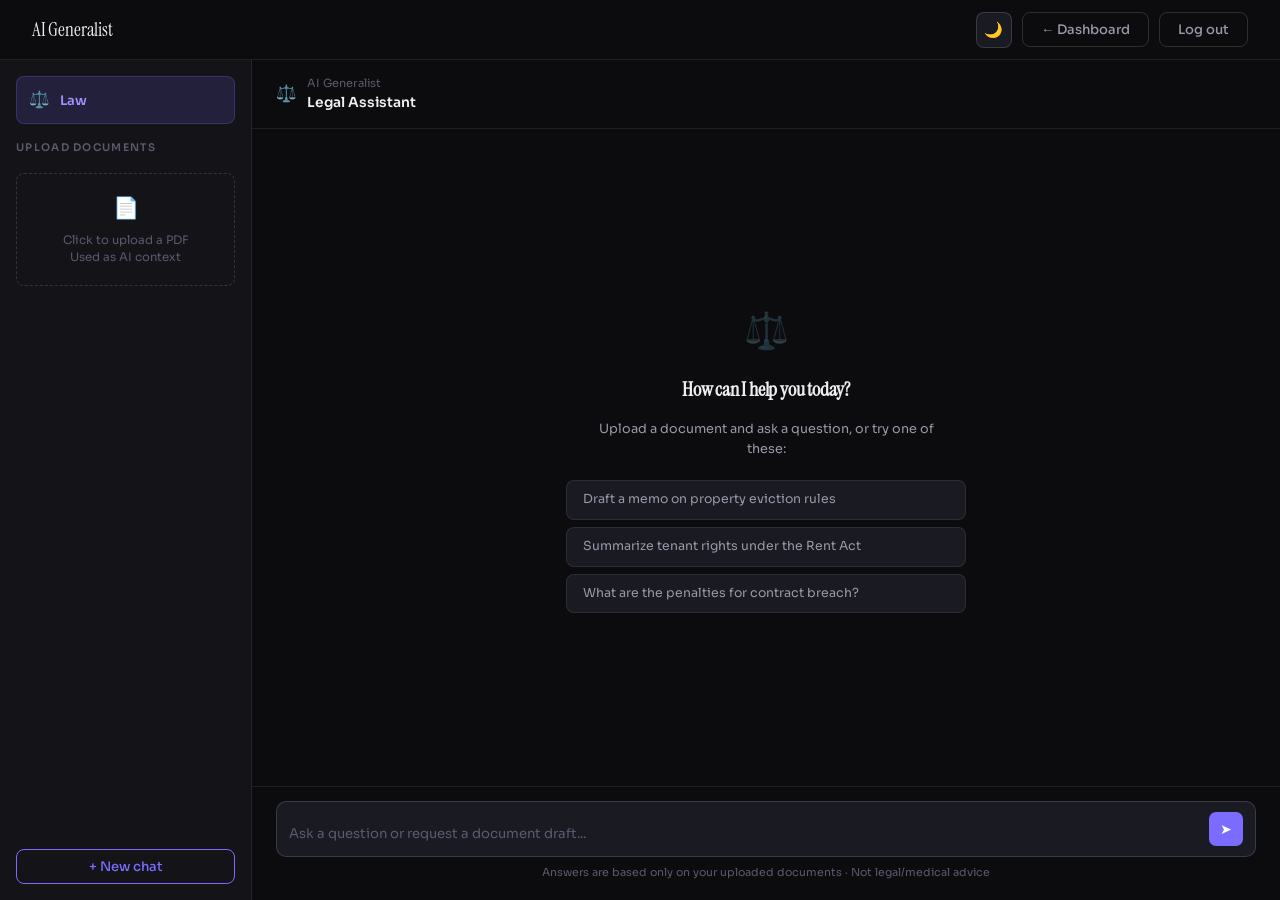
==== frontend/pages/chat.html @ 2281cde5 "RAG pipeline and redesigned frontend" ====
<!DOCTYPE html>
<html lang="en" data-theme="dark">
<head>
  <meta charset="UTF-8"/>
  <meta name="viewport" content="width=device-width, initial-scale=1.0"/>
  <title>Chat · AI Generalist</title>
  <link rel="stylesheet" href="../css/style.css"/>
  <style>
    *, *::before, *::after { box-sizing: border-box; }
    body { display: flex; flex-direction: column; height: 100vh; overflow: hidden; }
    nav { flex-shrink: 0; }

    .app { display: flex; flex: 1; overflow: hidden; }

    /* ── SIDEBAR ── */
    .sidebar {
      width: 252px;
      flex-shrink: 0;
      background: var(--bg2);
      border-right: 1px solid var(--border);
      display: flex;
      flex-direction: column;
      padding: 16px;
      overflow-y: auto;
      gap: 16px;
    }

    .domain-pill {
      display: flex;
      align-items: center;
      gap: 10px;
      background: var(--accent-glow);
      border: 1px solid rgba(123,108,255,0.25);
      border-radius: 8px;
      padding: 10px 12px;
    }
    .domain-pill .d-icon { font-size: 1.1rem; }
    .domain-pill .d-label { font-size: 0.88rem; font-weight: 600; color: var(--accent2); }

    .sidebar-label {
      font-size: 0.7rem;
      font-weight: 600;
      letter-spacing: 1.3px;
      text-transform: uppercase;
      color: var(--text3);
    }

    .upload-area {
      border: 1px dashed var(--border2);
      border-radius: 8px;
      padding: 18px 12px;
      text-align: center;
      cursor: pointer;
      transition: all var(--transition);
    }
    .upload-area:hover { border-color: var(--accent); background: var(--accent-glow); }
    .upload-icon { font-size: 1.4rem; margin-bottom: 6px; }
    .upload-area p { font-size: 0.78rem; color: var(--text3); line-height: 1.5; }
    .upload-area input { display: none; }

    .file-list { display: flex; flex-direction: column; gap: 6px; }
    .file-chip {
      background: var(--surface);
      border: 1px solid var(--border);
      border-radius: 6px;
      padding: 7px 10px;
      font-size: 0.78rem;
      color: var(--text2);
      display: flex;
      align-items: center;
      gap: 7px;
      overflow: hidden;
    }
    .file-chip span { overflow: hidden; text-overflow: ellipsis; white-space: nowrap; flex: 1; }

    .sidebar-bottom { margin-top: auto; }

    /* ── CHAT MAIN ── */
    .chat-main { flex: 1; display: flex; flex-direction: column; overflow: hidden; }

    .chat-header {
      padding: 14px 24px;
      border-bottom: 1px solid var(--border);
      display: flex;
      align-items: center;
      gap: 10px;
      flex-shrink: 0;
    }
    .chat-header-icon { font-size: 1.1rem; }
    .chat-header-sub { font-size: 0.75rem; color: var(--text3); }
    .chat-header-title { font-size: 0.92rem; font-weight: 600; }

    /* ── MESSAGES ── */
    .messages {
      flex: 1;
      overflow-y: auto;
      padding: 28px 24px;
      display: flex;
      flex-direction: column;
      gap: 18px;
    }
    .messages::-webkit-scrollbar { width: 4px; }
    .messages::-webkit-scrollbar-track { background: transparent; }
    .messages::-webkit-scrollbar-thumb { background: var(--border2); border-radius: 4px; }

    .msg { display: flex; gap: 10px; max-width: 78%; }
    .msg.user { align-self: flex-end; flex-direction: row-reverse; }

    .avatar {
      width: 30px; height: 30px;
      border-radius: 50%;
      display: flex; align-items: center; justify-content: center;
      font-size: 0.75rem;
      font-weight: 600;
      flex-shrink: 0;
    }
    .avatar.ai-av { background: var(--accent-glow); border: 1px solid rgba(123,108,255,0.3); color: var(--accent2); }
    .avatar.user-av { background: var(--surface2); color: var(--text2); }

    .bubble {
      padding: 10px 14px;
      border-radius: 10px;
      font-size: 0.88rem;
      line-height: 1.65;
    }
    .msg.ai .bubble {
      background: var(--surface);
      border: 1px solid var(--border);
      border-top-left-radius: 2px;
    }
    .msg.user .bubble {
      background: var(--accent);
      color: #fff;
      border-top-right-radius: 2px;
    }

    /* thinking dots */
    .thinking { display: flex; gap: 4px; align-items: center; padding: 12px 14px; }
    .dot {
      width: 6px; height: 6px;
      background: var(--text3);
      border-radius: 50%;
      animation: bounce 1.2s infinite;
    }
    .dot:nth-child(2) { animation-delay: 0.2s; }
    .dot:nth-child(3) { animation-delay: 0.4s; }
    @keyframes bounce {
      0%,60%,100% { transform: translateY(0); }
      30% { transform: translateY(-5px); }
    }

    /* ── EMPTY STATE ── */
    .empty-state {
      flex: 1;
      display: flex;
      flex-direction: column;
      align-items: center;
      justify-content: center;
      gap: 14px;
      padding: 40px;
      text-align: center;
    }
    .empty-icon { font-size: 2.4rem; opacity: 0.3; }
    .empty-state h3 {
      font-family: 'Instrument Serif', serif;
      font-size: 1.3rem;
      letter-spacing: -0.01em;
    }
    .empty-state p { color: var(--text2); font-size: 0.85rem; max-width: 340px; }

    .suggestions { display: flex; flex-direction: column; gap: 7px; margin-top: 6px; width: 100%; max-width: 400px; }
    .suggestion {
      background: var(--surface);
      border: 1px solid var(--border);
      border-radius: 8px;
      padding: 9px 16px;
      font-size: 0.83rem;
      cursor: pointer;
      color: var(--text2);
      transition: all var(--transition);
      text-align: left;
    }
    .suggestion:hover { border-color: var(--accent); color: var(--accent2); }

    /* ── INPUT BAR ── */
    .input-bar {
      padding: 14px 24px 18px;
      border-top: 1px solid var(--border);
      flex-shrink: 0;
    }
    .input-row {
      display: flex;
      align-items: flex-end;
      gap: 10px;
      background: var(--surface);
      border: 1px solid var(--border2);
      border-radius: 10px;
      padding: 10px 12px;
      transition: border-color var(--transition);
    }
    .input-row:focus-within { border-color: var(--accent); }

    .input-row textarea {
      flex: 1;
      background: transparent;
      border: none;
      outline: none;
      color: var(--text);
      font-size: 0.88rem;
      resize: none;
      min-height: 22px;
      max-height: 120px;
      line-height: 1.55;
    }
    .input-row textarea::placeholder { color: var(--text3); }

    .send-btn {
      width: 34px; height: 34px;
      background: var(--accent);
      border: none;
      border-radius: 7px;
      color: #fff;
      font-size: 0.9rem;
      display: flex; align-items: center; justify-content: center;
      flex-shrink: 0;
      transition: background var(--transition);
    }
    .send-btn:hover { background: var(--accent2); }
    .send-btn:disabled { opacity: 0.4; cursor: not-allowed; }

    .input-hint { font-size: 0.73rem; color: var(--text3); margin-top: 7px; text-align: center; }
  </style>
</head>
<body>

<nav>
  <a href="../index.html"><div class="logo">AI Generalist</div></a>
  <div class="nav-right">
    <button class="theme-toggle" onclick="toggleTheme()">
      <span class="icon-moon">🌙</span>
      <span class="icon-sun">☀️</span>
    </button>
    <a href="dashboard.html"><button class="btn btn-ghost">← Dashboard</button></a>
    <a href="login.html"><button class="btn btn-ghost">Log out</button></a>
  </div>
</nav>

<div class="app">

  <!-- SIDEBAR -->
  <div class="sidebar">
    <div class="domain-pill">
      <span class="d-icon" id="sideIcon">⚖️</span>
      <span class="d-label" id="sideLabel">Law</span>
    </div>

    <div class="sidebar-label">Upload documents</div>

    <div class="upload-area" onclick="document.getElementById('fileInput').click()">
      <div class="upload-icon">📄</div>
      <p>Click to upload a PDF<br/>Used as AI context</p>
      <input type="file" id="fileInput" accept=".pdf" onchange="handleUpload(event)"/>
    </div>

    <div id="fileListWrap" style="display:none">
      <div class="sidebar-label" style="margin-bottom:8px">Uploaded files</div>
      <div class="file-list" id="fileList"></div>
    </div>

    <div class="sidebar-bottom">
      <button class="btn btn-outline" style="width:100%;justify-content:center" onclick="newChat()">+ New chat</button>
    </div>
  </div>

  <!-- CHAT MAIN -->
  <div class="chat-main">

    <div class="chat-header">
      <span class="chat-header-icon" id="headerIcon">⚖️</span>
      <div>
        <div class="chat-header-sub">AI Generalist</div>
        <div class="chat-header-title" id="headerTitle">Legal Assistant</div>
      </div>
    </div>

    <div class="empty-state" id="emptyState">
      <div class="empty-icon" id="emptyIcon">⚖️</div>
      <h3>How can I help you today?</h3>
      <p>Upload a document and ask a question, or try one of these:</p>
      <div class="suggestions" id="suggestions"></div>
    </div>

    <div class="messages" id="messages" style="display:none"></div>

    <div class="input-bar">
      <div class="input-row">
        <textarea id="userInput" placeholder="Ask a question or request a document draft..." rows="1"
          onkeydown="handleKey(event)" oninput="autoResize(this)"></textarea>
        <button class="send-btn" id="sendBtn" onclick="sendMessage()">➤</button>
      </div>
      <div class="input-hint">Answers are based only on your uploaded documents · Not legal/medical advice</div>
    </div>

  </div>
</div>

<script>
  const saved = localStorage.getItem('theme');
  if (saved) document.documentElement.setAttribute('data-theme', saved);

  function toggleTheme() {
    const html = document.documentElement;
    html.setAttribute('data-theme', html.getAttribute('data-theme') === 'dark' ? 'light' : 'dark');
    localStorage.setItem('theme', html.getAttribute('data-theme'));
  }

  const params = new URLSearchParams(window.location.search);
  const domain = params.get('domain') || 'law';

  const domainConfig = {
    law: {
      icon: '⚖️', label: 'Law', title: 'Legal Assistant',
      suggestions: ['Draft a memo on property eviction rules', 'Summarize tenant rights under the Rent Act', 'What are the penalties for contract breach?']
    },
    accounting: {
      icon: '📊', label: 'Accounting', title: 'Accounting Assistant',
      suggestions: ['Summarize income tax filing requirements', 'What deductions apply to small businesses?', 'Draft a financial compliance memo']
    },
    medicine: {
      icon: '🩺', label: 'Medicine', title: 'Medical Assistant',
      suggestions: ['Draft a patient discharge summary', 'What are the contraindications for ibuprofen?', 'Summarize post-operative care instructions']
    }
  };

  const cfg = domainConfig[domain];
  document.getElementById('sideIcon').textContent = cfg.icon;
  document.getElementById('sideLabel').textContent = cfg.label;
  document.getElementById('headerIcon').textContent = cfg.icon;
  document.getElementById('headerTitle').textContent = cfg.title;
  document.getElementById('emptyIcon').textContent = cfg.icon;

  cfg.suggestions.forEach(s => {
    const el = document.createElement('div');
    el.className = 'suggestion';
    el.textContent = s;
    el.onclick = () => { document.getElementById('userInput').value = s; sendMessage(); };
    document.getElementById('suggestions').appendChild(el);
  });

  async function sendMessage() {
    const input = document.getElementById('userInput');
    const text = input.value.trim();
    if (!text) return;

    document.getElementById('emptyState').style.display = 'none';
    document.getElementById('messages').style.display = 'flex';

    addMessage('user', text);
    input.value = '';
    autoResize(input);

    const thinkingId = addThinking();
    document.getElementById('sendBtn').disabled = true;

    try {
      const res = await fetch('http://127.0.0.1:8000/chat', {
        method: 'POST',
        headers: { 'Content-Type': 'application/json' },
        body: JSON.stringify({ question: text, domain })
      });
      const data = await res.json();
      removeThinking(thinkingId);
      addMessage('ai', data.answer);
    } catch (e) {
      removeThinking(thinkingId);
      addMessage('ai', 'Could not reach the backend. Make sure the server is running at http://127.0.0.1:8000');
    }

    document.getElementById('sendBtn').disabled = false;
  }

  async function handleUpload(e) {
    const file = e.target.files[0];
    if (!file) return;

    document.getElementById('fileListWrap').style.display = 'block';
    const chip = document.createElement('div');
    chip.className = 'file-chip';
    chip.innerHTML = `📄 <span>${file.name} — uploading...</span>`;
    document.getElementById('fileList').appendChild(chip);

    const formData = new FormData();
    formData.append('file', file);

    try {
      const res = await fetch('http://127.0.0.1:8000/upload', { method: 'POST', body: formData });
      await res.json();
      chip.innerHTML = `📄 <span>${file.name} ✅</span>`;
    } catch (e) {
      chip.innerHTML = `📄 <span>${file.name} ❌ failed</span>`;
    }
  }

  function addMessage(role, text) {
    const msgs = document.getElementById('messages');
    const div = document.createElement('div');
    div.className = `msg ${role}`;
    div.innerHTML = `
      <div class="avatar ${role === 'user' ? 'user-av' : 'ai-av'}">${role === 'user' ? 'You' : 'AI'}</div>
      <div class="bubble">${text}</div>
    `;
    msgs.appendChild(div);
    msgs.scrollTop = msgs.scrollHeight;
  }

  function addThinking() {
    const msgs = document.getElementById('messages');
    const id = 'think-' + Date.now();
    const div = document.createElement('div');
    div.className = 'msg ai'; div.id = id;
    div.innerHTML = `<div class="avatar ai-av">AI</div><div class="bubble thinking"><div class="dot"></div><div class="dot"></div><div class="dot"></div></div>`;
    msgs.appendChild(div);
    msgs.scrollTop = msgs.scrollHeight;
    return id;
  }

  function removeThinking(id) { document.getElementById(id)?.remove(); }

  function handleKey(e) { if (e.key === 'Enter' && !e.shiftKey) { e.preventDefault(); sendMessage(); } }

  function autoResize(el) { el.style.height = 'auto'; el.style.height = Math.min(el.scrollHeight, 120) + 'px'; }

  function newChat() {
    document.getElementById('messages').innerHTML = '';
    document.getElementById('messages').style.display = 'none';
    document.getElementById('emptyState').style.display = 'flex';
  }
</script>

</body>
</html>
---- frontend/css/style.css ----
@import url('https://fonts.googleapis.com/css2?family=Sora:wght@300;400;500;600&family=Instrument+Serif:ital@0;1&display=swap');

*, *::before, *::after { margin: 0; padding: 0; box-sizing: border-box; }

:root {
  --bg: #0c0c0f;
  --bg2: #131318;
  --surface: #1a1a22;
  --surface2: #22222d;
  --border: rgba(255,255,255,0.08);
  --border2: rgba(255,255,255,0.14);
  --text: #eeeef0;
  --text2: #9898a8;
  --text3: #5a5a6e;
  --accent: #7b6cff;
  --accent2: #9d91ff;
  --accent-glow: rgba(123,108,255,0.15);
  --law: #60a5fa;
  --accounting: #34d399;
  --medicine: #f87171;
  --radius: 10px;
  --nav-h: 60px;
  --transition: 0.2s ease;
}

[data-theme="light"] {
  --bg: #f8f8fc;
  --bg2: #f0f0f7;
  --surface: #ffffff;
  --surface2: #f4f4fb;
  --border: rgba(0,0,0,0.08);
  --border2: rgba(0,0,0,0.14);
  --text: #111118;
  --text2: #555568;
  --text3: #9898a8;
  --accent-glow: rgba(123,108,255,0.08);
}

html { font-size: 15px; }
body {
  background: var(--bg);
  color: var(--text);
  font-family: 'Sora', sans-serif;
  font-weight: 400;
  line-height: 1.6;
  min-height: 100vh;
  transition: background var(--transition), color var(--transition);
}

a { text-decoration: none; color: inherit; }
button { font-family: 'Sora', sans-serif; cursor: pointer; }
input, textarea { font-family: 'Sora', sans-serif; }

/* ── NAV ── */
nav {
  height: var(--nav-h);
  display: flex;
  align-items: center;
  justify-content: space-between;
  padding: 0 32px;
  border-bottom: 1px solid var(--border);
  background: var(--bg);
  position: sticky;
  top: 0;
  z-index: 100;
  backdrop-filter: blur(12px);
}

.logo {
  font-family: 'Instrument Serif', serif;
  font-size: 1.25rem;
  letter-spacing: -0.01em;
  color: var(--text);
}

.nav-right { display: flex; align-items: center; gap: 10px; }

/* ── THEME TOGGLE ── */
.theme-toggle {
  width: 36px; height: 36px;
  border-radius: 8px;
  border: 1px solid var(--border2);
  background: var(--surface);
  color: var(--text2);
  display: flex; align-items: center; justify-content: center;
  font-size: 1rem;
  transition: all var(--transition);
}
.theme-toggle:hover { border-color: var(--accent); color: var(--accent); }

/* ── BUTTONS ── */
.btn {
  padding: 8px 18px;
  border-radius: 8px;
  font-size: 0.875rem;
  font-weight: 500;
  border: none;
  transition: all var(--transition);
  display: inline-flex; align-items: center; gap: 6px;
}

.btn-ghost {
  background: transparent;
  color: var(--text2);
  border: 1px solid var(--border2);
}
.btn-ghost:hover { color: var(--text); border-color: var(--border2); background: var(--surface); }

.btn-primary {
  background: var(--accent);
  color: #fff;
}
.btn-primary:hover { background: var(--accent2); transform: translateY(-1px); }

.btn-outline {
  background: transparent;
  color: var(--accent);
  border: 1px solid var(--accent);
}
.btn-outline:hover { background: var(--accent-glow); }

/* ── FORMS ── */
.form-group { display: flex; flex-direction: column; gap: 5px; margin-bottom: 14px; }

.form-group label { font-size: 0.8rem; font-weight: 500; color: var(--text2); }

.form-group input {
  background: var(--bg);
  border: 1px solid var(--border2);
  border-radius: 8px;
  padding: 10px 14px;
  color: var(--text);
  font-size: 0.9rem;
  transition: border-color var(--transition);
  outline: none;
}
.form-group input:focus { border-color: var(--accent); }
.form-group input::placeholder { color: var(--text3); }

/* ── ERROR ── */
.error-msg {
  background: rgba(248,113,113,0.08);
  border: 1px solid rgba(248,113,113,0.3);
  color: #f87171;
  border-radius: 8px;
  padding: 10px 14px;
  font-size: 0.85rem;
  margin-bottom: 14px;
  display: none;
}

/* ── FOOTER ── */
footer {
  text-align: center;
  padding: 28px;
  color: var(--text3);
  font-size: 0.8rem;
  border-top: 1px solid var(--border);
}

/* ── THEME SCRIPT HELPER ── */
.icon-sun { display: none; }
.icon-moon { display: block; }
[data-theme="light"] .icon-sun { display: block; }
[data-theme="light"] .icon-moon { display: none; }
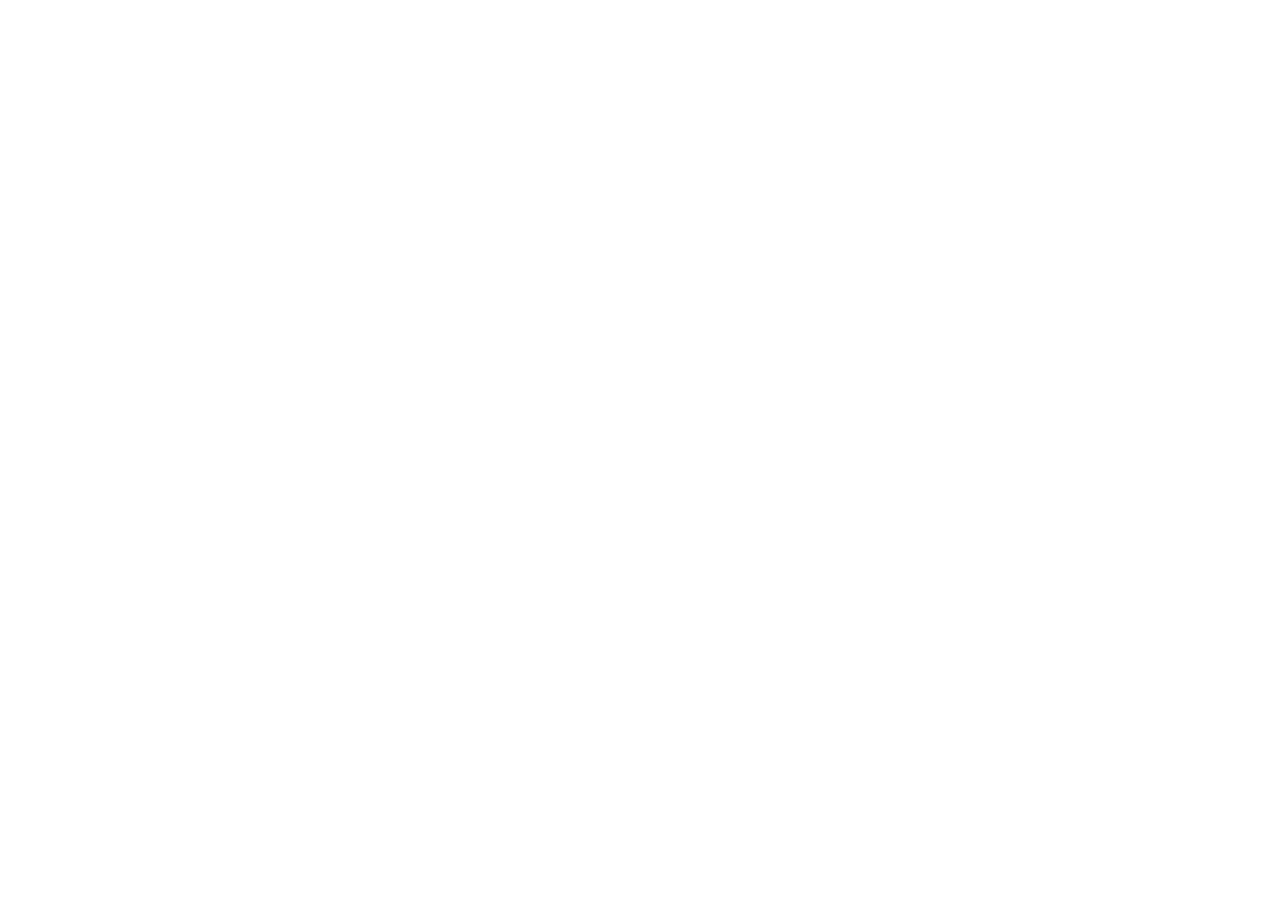
==== commit 605b4fbf: "feat: user-specific conversation, auth fixes, Redis cache" ====
--- a/frontend/pages/chat.html
+++ b/frontend/pages/chat.html
@@ -1,6 +1,7 @@
 <!DOCTYPE html>
 <html lang="en" data-theme="dark">
 <head>
+  <script src="https://cdn.jsdelivr.net/npm/@supabase/supabase-js@2"></script>
   <meta charset="UTF-8"/>
   <meta name="viewport" content="width=device-width, initial-scale=1.0"/>
   <title>Chat · AI Generalist</title>
@@ -9,48 +10,38 @@
     *, *::before, *::after { box-sizing: border-box; }
     body { display: flex; flex-direction: column; height: 100vh; overflow: hidden; }
     nav { flex-shrink: 0; }
-
     .app { display: flex; flex: 1; overflow: hidden; }
 
-    /* ── SIDEBAR ── */
     .sidebar {
-      width: 252px;
-      flex-shrink: 0;
-      background: var(--bg2);
-      border-right: 1px solid var(--border);
-      display: flex;
-      flex-direction: column;
-      padding: 16px;
-      overflow-y: auto;
-      gap: 16px;
+      width: 252px; flex-shrink: 0;
+      background: var(--bg2); border-right: 1px solid var(--border);
+      display: flex; flex-direction: column; padding: 16px; overflow-y: auto; gap: 14px;
     }
 
     .domain-pill {
-      display: flex;
-      align-items: center;
-      gap: 10px;
-      background: var(--accent-glow);
-      border: 1px solid rgba(123,108,255,0.25);
-      border-radius: 8px;
-      padding: 10px 12px;
+      display: flex; align-items: center; gap: 10px;
+      background: var(--accent-glow); border: 1px solid rgba(123,108,255,0.25);
+      border-radius: 8px; padding: 10px 12px;
     }
     .domain-pill .d-icon { font-size: 1.1rem; }
     .domain-pill .d-label { font-size: 0.88rem; font-weight: 600; color: var(--accent2); }
 
     .sidebar-label {
-      font-size: 0.7rem;
-      font-weight: 600;
-      letter-spacing: 1.3px;
-      text-transform: uppercase;
-      color: var(--text3);
-    }
+      font-size: 0.7rem; font-weight: 600; letter-spacing: 1.3px;
+      text-transform: uppercase; color: var(--text3);
+    }
+
+    .domain-select {
+      width: 100%; background: var(--bg); border: 1px solid var(--border2);
+      border-radius: 8px; padding: 8px 12px; color: var(--text);
+      font-family: 'Sora', sans-serif; font-size: 0.82rem; outline: none;
+      transition: border-color var(--transition);
+    }
+    .domain-select:focus { border-color: var(--accent); }
 
     .upload-area {
-      border: 1px dashed var(--border2);
-      border-radius: 8px;
-      padding: 18px 12px;
-      text-align: center;
-      cursor: pointer;
+      border: 1px dashed var(--border2); border-radius: 8px;
+      padding: 18px 12px; text-align: center; cursor: pointer;
       transition: all var(--transition);
     }
     .upload-area:hover { border-color: var(--accent); background: var(--accent-glow); }
@@ -60,44 +51,27 @@
 
     .file-list { display: flex; flex-direction: column; gap: 6px; }
     .file-chip {
-      background: var(--surface);
-      border: 1px solid var(--border);
-      border-radius: 6px;
-      padding: 7px 10px;
-      font-size: 0.78rem;
-      color: var(--text2);
-      display: flex;
-      align-items: center;
-      gap: 7px;
-      overflow: hidden;
+      background: var(--surface); border: 1px solid var(--border);
+      border-radius: 6px; padding: 7px 10px; font-size: 0.78rem;
+      color: var(--text2); display: flex; align-items: center; gap: 7px; overflow: hidden;
     }
     .file-chip span { overflow: hidden; text-overflow: ellipsis; white-space: nowrap; flex: 1; }
 
     .sidebar-bottom { margin-top: auto; }
 
-    /* ── CHAT MAIN ── */
     .chat-main { flex: 1; display: flex; flex-direction: column; overflow: hidden; }
 
     .chat-header {
-      padding: 14px 24px;
-      border-bottom: 1px solid var(--border);
-      display: flex;
-      align-items: center;
-      gap: 10px;
-      flex-shrink: 0;
+      padding: 14px 24px; border-bottom: 1px solid var(--border);
+      display: flex; align-items: center; gap: 10px; flex-shrink: 0;
     }
     .chat-header-icon { font-size: 1.1rem; }
     .chat-header-sub { font-size: 0.75rem; color: var(--text3); }
     .chat-header-title { font-size: 0.92rem; font-weight: 600; }
 
-    /* ── MESSAGES ── */
     .messages {
-      flex: 1;
-      overflow-y: auto;
-      padding: 28px 24px;
-      display: flex;
-      flex-direction: column;
-      gap: 18px;
+      flex: 1; overflow-y: auto; padding: 28px 24px;
+      display: flex; flex-direction: column; gap: 18px;
     }
     .messages::-webkit-scrollbar { width: 4px; }
     .messages::-webkit-scrollbar-track { background: transparent; }
@@ -107,131 +81,66 @@
     .msg.user { align-self: flex-end; flex-direction: row-reverse; }
 
     .avatar {
-      width: 30px; height: 30px;
-      border-radius: 50%;
+      width: 30px; height: 30px; border-radius: 50%;
       display: flex; align-items: center; justify-content: center;
-      font-size: 0.75rem;
-      font-weight: 600;
-      flex-shrink: 0;
+      font-size: 0.75rem; font-weight: 600; flex-shrink: 0;
     }
     .avatar.ai-av { background: var(--accent-glow); border: 1px solid rgba(123,108,255,0.3); color: var(--accent2); }
     .avatar.user-av { background: var(--surface2); color: var(--text2); }
 
-    .bubble {
-      padding: 10px 14px;
-      border-radius: 10px;
-      font-size: 0.88rem;
-      line-height: 1.65;
-    }
-    .msg.ai .bubble {
-      background: var(--surface);
-      border: 1px solid var(--border);
-      border-top-left-radius: 2px;
-    }
-    .msg.user .bubble {
-      background: var(--accent);
-      color: #fff;
-      border-top-right-radius: 2px;
-    }
-
-    /* thinking dots */
+    .bubble { padding: 10px 14px; border-radius: 10px; font-size: 0.88rem; line-height: 1.65; }
+    .msg.ai .bubble { background: var(--surface); border: 1px solid var(--border); border-top-left-radius: 2px; }
+    .msg.user .bubble { background: var(--accent); color: #fff; border-top-right-radius: 2px; }
+
     .thinking { display: flex; gap: 4px; align-items: center; padding: 12px 14px; }
-    .dot {
-      width: 6px; height: 6px;
-      background: var(--text3);
-      border-radius: 50%;
-      animation: bounce 1.2s infinite;
-    }
+    .dot { width: 6px; height: 6px; background: var(--text3); border-radius: 50%; animation: bounce 1.2s infinite; }
     .dot:nth-child(2) { animation-delay: 0.2s; }
     .dot:nth-child(3) { animation-delay: 0.4s; }
-    @keyframes bounce {
-      0%,60%,100% { transform: translateY(0); }
-      30% { transform: translateY(-5px); }
-    }
-
-    /* ── EMPTY STATE ── */
+    @keyframes bounce { 0%,60%,100% { transform: translateY(0); } 30% { transform: translateY(-5px); } }
+
     .empty-state {
-      flex: 1;
-      display: flex;
-      flex-direction: column;
-      align-items: center;
-      justify-content: center;
-      gap: 14px;
-      padding: 40px;
-      text-align: center;
+      flex: 1; display: flex; flex-direction: column;
+      align-items: center; justify-content: center;
+      gap: 14px; padding: 40px; text-align: center;
     }
     .empty-icon { font-size: 2.4rem; opacity: 0.3; }
-    .empty-state h3 {
-      font-family: 'Instrument Serif', serif;
-      font-size: 1.3rem;
-      letter-spacing: -0.01em;
-    }
+    .empty-state h3 { font-family: 'Instrument Serif', serif; font-size: 1.3rem; letter-spacing: -0.01em; }
     .empty-state p { color: var(--text2); font-size: 0.85rem; max-width: 340px; }
 
     .suggestions { display: flex; flex-direction: column; gap: 7px; margin-top: 6px; width: 100%; max-width: 400px; }
     .suggestion {
-      background: var(--surface);
-      border: 1px solid var(--border);
-      border-radius: 8px;
-      padding: 9px 16px;
-      font-size: 0.83rem;
-      cursor: pointer;
-      color: var(--text2);
-      transition: all var(--transition);
-      text-align: left;
+      background: var(--surface); border: 1px solid var(--border);
+      border-radius: 8px; padding: 9px 16px; font-size: 0.83rem;
+      cursor: pointer; color: var(--text2); transition: all var(--transition); text-align: left;
     }
     .suggestion:hover { border-color: var(--accent); color: var(--accent2); }
 
-    /* ── INPUT BAR ── */
-    .input-bar {
-      padding: 14px 24px 18px;
-      border-top: 1px solid var(--border);
-      flex-shrink: 0;
-    }
+    .input-bar { padding: 14px 24px 18px; border-top: 1px solid var(--border); flex-shrink: 0; }
     .input-row {
-      display: flex;
-      align-items: flex-end;
-      gap: 10px;
-      background: var(--surface);
-      border: 1px solid var(--border2);
-      border-radius: 10px;
-      padding: 10px 12px;
-      transition: border-color var(--transition);
+      display: flex; align-items: flex-end; gap: 10px;
+      background: var(--surface); border: 1px solid var(--border2);
+      border-radius: 10px; padding: 10px 12px; transition: border-color var(--transition);
     }
     .input-row:focus-within { border-color: var(--accent); }
-
     .input-row textarea {
-      flex: 1;
-      background: transparent;
-      border: none;
-      outline: none;
-      color: var(--text);
-      font-size: 0.88rem;
-      resize: none;
-      min-height: 22px;
-      max-height: 120px;
-      line-height: 1.55;
+      flex: 1; background: transparent; border: none; outline: none;
+      color: var(--text); font-size: 0.88rem; resize: none;
+      min-height: 22px; max-height: 120px; line-height: 1.55;
     }
     .input-row textarea::placeholder { color: var(--text3); }
 
     .send-btn {
-      width: 34px; height: 34px;
-      background: var(--accent);
-      border: none;
-      border-radius: 7px;
-      color: #fff;
-      font-size: 0.9rem;
+      width: 34px; height: 34px; background: var(--accent); border: none;
+      border-radius: 7px; color: #fff; font-size: 0.9rem;
       display: flex; align-items: center; justify-content: center;
-      flex-shrink: 0;
-      transition: background var(--transition);
+      flex-shrink: 0; transition: background var(--transition);
     }
     .send-btn:hover { background: var(--accent2); }
     .send-btn:disabled { opacity: 0.4; cursor: not-allowed; }
-
     .input-hint { font-size: 0.73rem; color: var(--text3); margin-top: 7px; text-align: center; }
   </style>
 </head>
-<body>
+<body style="display:none">
 
 <nav>
   <a href="../index.html"><div class="logo">AI Generalist</div></a>
@@ -241,13 +150,11 @@
       <span class="icon-sun">☀️</span>
     </button>
     <a href="dashboard.html"><button class="btn btn-ghost">← Dashboard</button></a>
-    <a href="login.html"><button class="btn btn-ghost">Log out</button></a>
-  </div>
+    <a href="#"><button class="btn btn-ghost" onclick="handleLogout()">Log out</button></a>
+  </div>  
 </nav>
 
 <div class="app">
-
-  <!-- SIDEBAR -->
   <div class="sidebar">
     <div class="domain-pill">
       <span class="d-icon" id="sideIcon">⚖️</span>
@@ -256,6 +163,12 @@
 
     <div class="sidebar-label">Upload documents</div>
 
+    <select class="domain-select" id="uploadDomain">
+      <option value="law">⚖️ Law</option>
+      <option value="accounting">📊 Accounting</option>
+      <option value="medicine">🩺 Medicine</option>
+    </select>
+
     <div class="upload-area" onclick="document.getElementById('fileInput').click()">
       <div class="upload-icon">📄</div>
       <p>Click to upload a PDF<br/>Used as AI context</p>
@@ -272,9 +185,7 @@
     </div>
   </div>
 
-  <!-- CHAT MAIN -->
   <div class="chat-main">
-
     <div class="chat-header">
       <span class="chat-header-icon" id="headerIcon">⚖️</span>
       <div>
@@ -300,11 +211,32 @@
       </div>
       <div class="input-hint">Answers are based only on your uploaded documents · Not legal/medical advice</div>
     </div>
-
   </div>
 </div>
 
 <script>
+  const SUPABASE_URL = 'https://kswjqdasbffgkbohduqp.supabase.co';
+  const SUPABASE_KEY = 'sb_publishable_1QX7HZ5MNd3tWzfKIOICHw_8grUCXXo';
+  const { createClient } = supabase;
+  const supabaseClient = createClient(SUPABASE_URL, SUPABASE_KEY);
+
+   async function checkAuth() {
+    const { data: { session } } = await supabaseClient.auth.getSession();
+    if (!session) {
+      window.location.href = 'login.html';
+    } else {
+      document.body.style.display = '';
+    }
+}
+
+  checkAuth();
+
+  async function handleLogout() {
+  await supabase.auth.signOut();
+  localStorage.removeItem('session_id');
+  localStorage.removeItem('user');
+  window.location.href = 'login.html';
+  }
   const saved = localStorage.getItem('theme');
   if (saved) document.documentElement.setAttribute('data-theme', saved);
 
@@ -316,6 +248,10 @@
 
   const params = new URLSearchParams(window.location.search);
   const domain = params.get('domain') || 'law';
+  let sessionId = localStorage.getItem('session_id') || null;
+
+  // Set upload domain dropdown to match chat domain
+  document.getElementById('uploadDomain').value = domain;
 
   const domainConfig = {
     law: {
@@ -329,10 +265,14 @@
     medicine: {
       icon: '🩺', label: 'Medicine', title: 'Medical Assistant',
       suggestions: ['Draft a patient discharge summary', 'What are the contraindications for ibuprofen?', 'Summarize post-operative care instructions']
+    },
+    general: {
+      icon: '🤖', label: 'General', title: 'AI Assistant',
+      suggestions: ['Summarize the uploaded document', 'What are the key points in this file?', 'Draft a summary report']
     }
   };
 
-  const cfg = domainConfig[domain];
+  const cfg = domainConfig[domain] || domainConfig['law'];
   document.getElementById('sideIcon').textContent = cfg.icon;
   document.getElementById('sideLabel').textContent = cfg.label;
   document.getElementById('headerIcon').textContent = cfg.icon;
@@ -347,6 +287,25 @@
     document.getElementById('suggestions').appendChild(el);
   });
 
+  async function loadPreviousMessages() {
+    if (!sessionId) return;
+    try {
+      const res = await fetch(`http://127.0.0.1:8000/history/${sessionId}`);
+      const data = await res.json();
+      if (data.messages && data.messages.length > 0) {
+        document.getElementById('emptyState').style.display = 'none';
+        document.getElementById('messages').style.display = 'flex';
+        data.messages.forEach(msg => {
+          addMessage(msg.role === 'user' ? 'user' : 'ai', msg.content);
+        });
+      }
+    } catch (e) {
+      console.log('Could not load history');
+    }
+  }
+
+  loadPreviousMessages();
+
   async function sendMessage() {
     const input = document.getElementById('userInput');
     const text = input.value.trim();
@@ -363,14 +322,19 @@
     document.getElementById('sendBtn').disabled = true;
 
     try {
+      const { data: { session } } = await supabaseClient.auth.getSession();
+      const userId = session?.user?.id || '';
+
       const res = await fetch('http://127.0.0.1:8000/chat', {
         method: 'POST',
         headers: { 'Content-Type': 'application/json' },
-        body: JSON.stringify({ question: text, domain })
+        body: JSON.stringify({ question: text, domain, session_id: sessionId || '', user_id: userId })
       });
       const data = await res.json();
       removeThinking(thinkingId);
       addMessage('ai', data.answer);
+      sessionId = data.session_id;
+      localStorage.setItem('session_id', sessionId);
     } catch (e) {
       removeThinking(thinkingId);
       addMessage('ai', 'Could not reach the backend. Make sure the server is running at http://127.0.0.1:8000');
@@ -389,13 +353,19 @@
     chip.innerHTML = `📄 <span>${file.name} — uploading...</span>`;
     document.getElementById('fileList').appendChild(chip);
 
+    const uploadDomain = document.getElementById('uploadDomain').value;
     const formData = new FormData();
     formData.append('file', file);
+    formData.append('domain', uploadDomain);
 
     try {
       const res = await fetch('http://127.0.0.1:8000/upload', { method: 'POST', body: formData });
-      await res.json();
-      chip.innerHTML = `📄 <span>${file.name} ✅</span>`;
+      const data = await res.json();
+      if (data.chunks_created === 0) {
+        chip.innerHTML = `📄 <span>${file.name} ✅ (already in database)</span>`;
+      } else {
+        chip.innerHTML = `📄 <span>${file.name} ✅</span>`;
+      }
     } catch (e) {
       chip.innerHTML = `📄 <span>${file.name} ❌ failed</span>`;
     }
@@ -407,7 +377,7 @@
     div.className = `msg ${role}`;
     div.innerHTML = `
       <div class="avatar ${role === 'user' ? 'user-av' : 'ai-av'}">${role === 'user' ? 'You' : 'AI'}</div>
-      <div class="bubble">${text}</div>
+      <div class="bubble">${text.replace(/\*\*(.*?)\*\*/g, '<strong>$1</strong>').replace(/\n/g, '<br/>')}</div>
     `;
     msgs.appendChild(div);
     msgs.scrollTop = msgs.scrollHeight;
@@ -425,12 +395,12 @@
   }
 
   function removeThinking(id) { document.getElementById(id)?.remove(); }
-
   function handleKey(e) { if (e.key === 'Enter' && !e.shiftKey) { e.preventDefault(); sendMessage(); } }
-
   function autoResize(el) { el.style.height = 'auto'; el.style.height = Math.min(el.scrollHeight, 120) + 'px'; }
 
   function newChat() {
+    sessionId = null;
+    localStorage.removeItem('session_id');
     document.getElementById('messages').innerHTML = '';
     document.getElementById('messages').style.display = 'none';
     document.getElementById('emptyState').style.display = 'flex';
